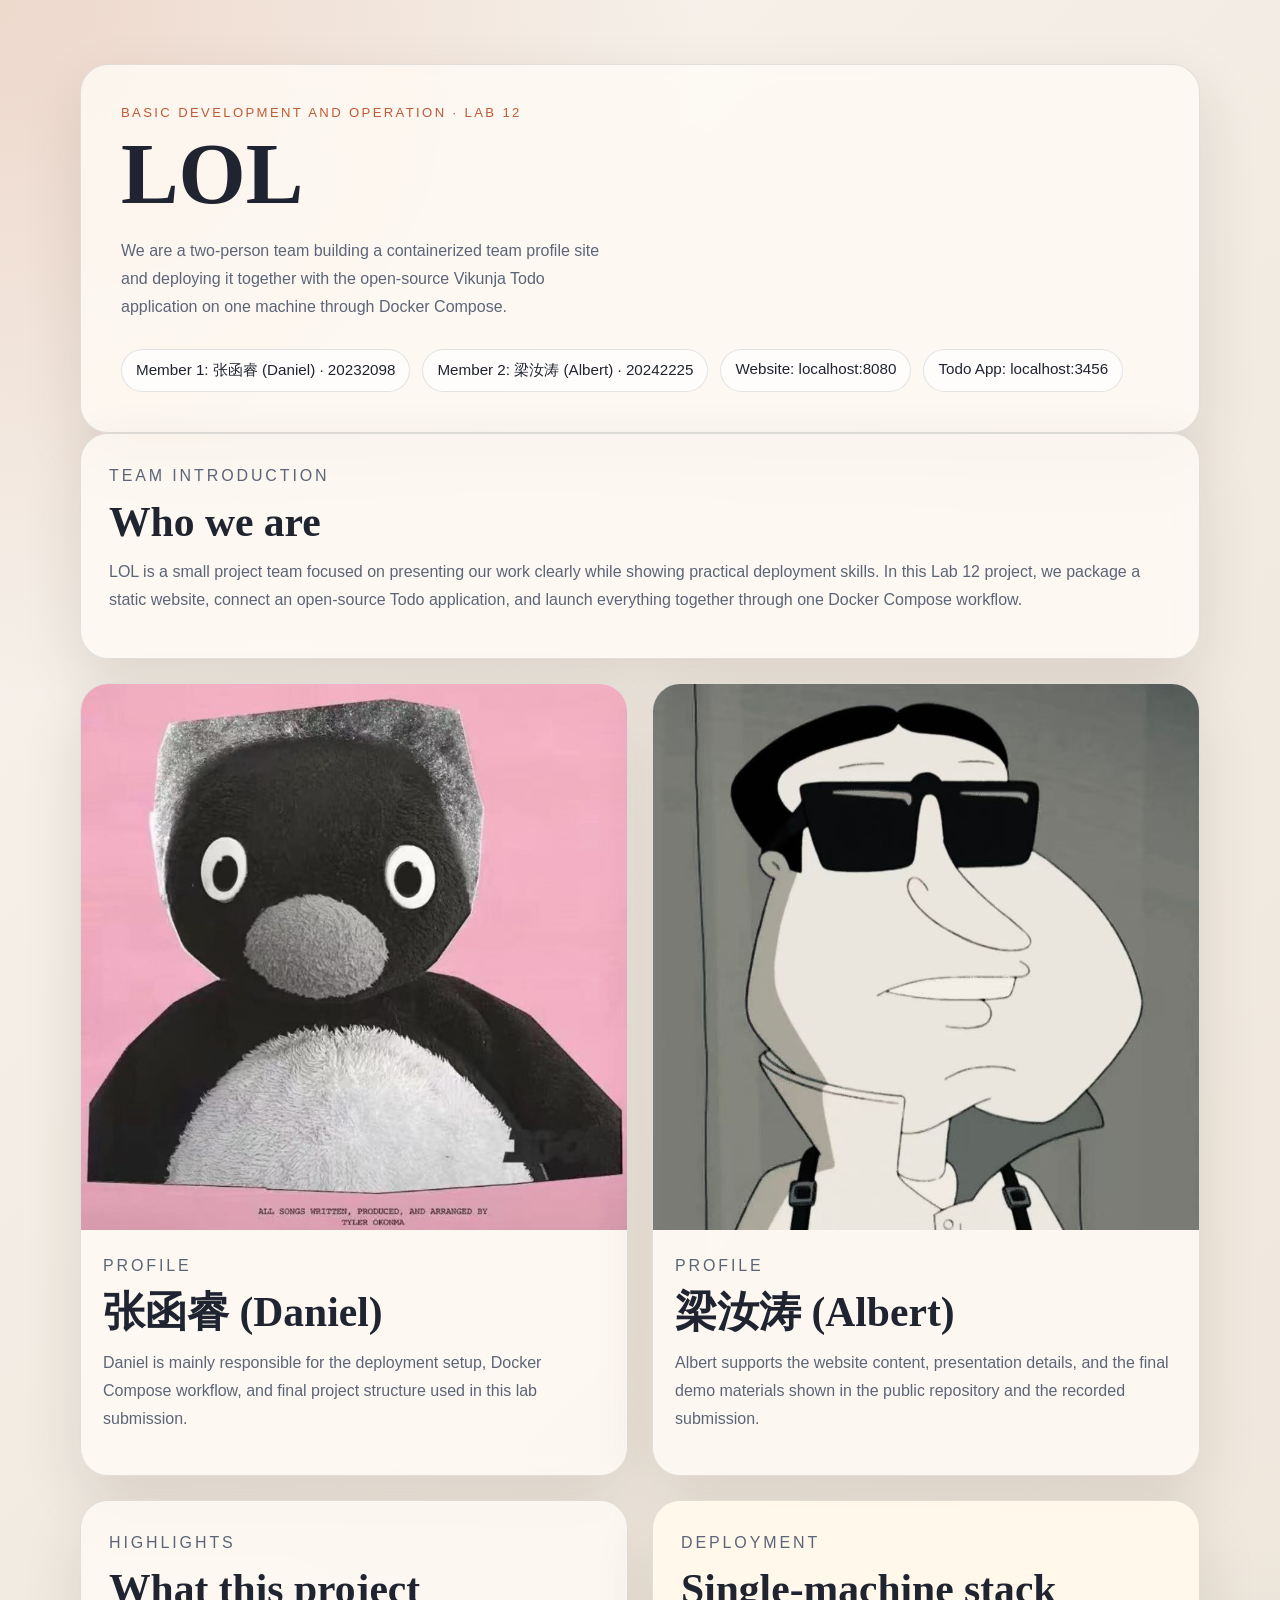
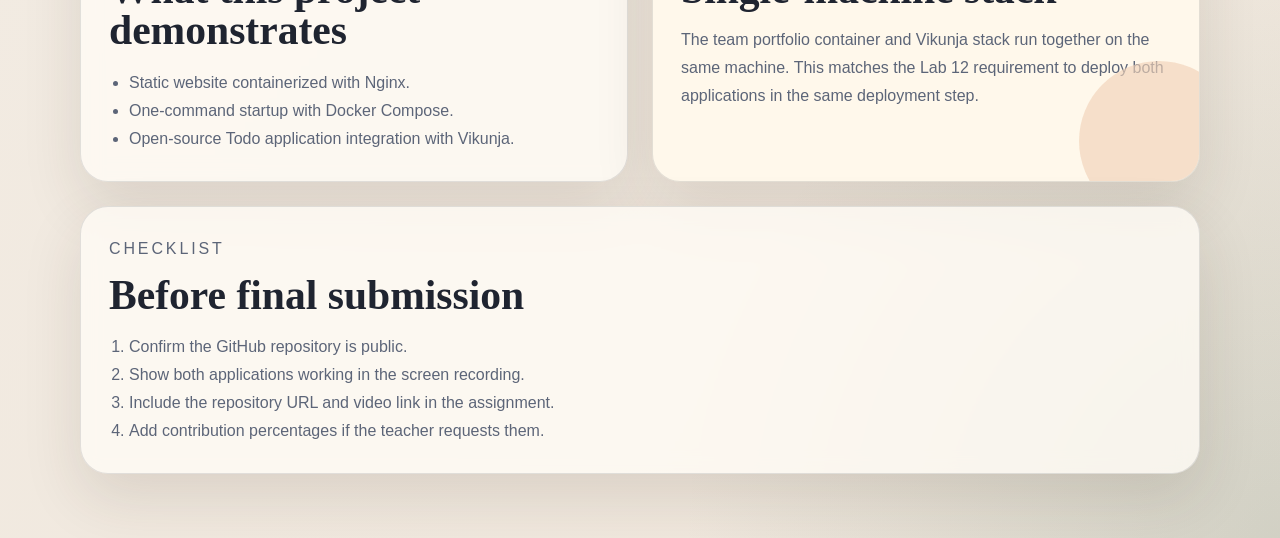
==== site/index.html @ df3b9f2f "feat: add lab12 final project" ====
<!DOCTYPE html>
<html lang="en">
  <head>
    <meta charset="UTF-8" />
    <meta name="viewport" content="width=device-width, initial-scale=1.0" />
    <title>LOL Team Portfolio</title>
    <link rel="stylesheet" href="./styles.css" />
  </head>
  <body>
    <div class="page-shell">
      <header class="hero">
        <div class="hero-copy">
          <p class="eyebrow">Basic Development and Operation · Lab 12</p>
          <h1>LOL</h1>
          <p class="lede">
            We are a two-person team building a containerized team profile site
            and deploying it together with the open-source Vikunja Todo
            application on one machine through Docker Compose.
          </p>
          <div class="hero-meta">
            <span>Member 1: 张函睿 (Daniel) · 20232098</span>
            <span>Member 2: 梁汝涛 (Albert) · 20242225</span>
            <span>Website: localhost:8080</span>
            <span>Todo App: localhost:3456</span>
          </div>
        </div>
      </header>

      <main>
        <section class="panel">
          <p class="section-label">Team Introduction</p>
          <h2>Who we are</h2>
          <p>
            LOL is a small project team focused on presenting our work clearly
            while showing practical deployment skills. In this Lab 12 project, we
            package a static website, connect an open-source Todo application,
            and launch everything together through one Docker Compose workflow.
          </p>
        </section>

        <section class="member-grid">
          <article class="member-card">
            <img
              src="./assets/daniel-zhang.jpg"
              alt="Photo of Zhang Hanrui Daniel"
              class="member-photo"
            />
            <div class="member-copy">
              <p class="section-label">Profile</p>
              <h2>张函睿 (Daniel)</h2>
              <p>
                Daniel is mainly responsible for the deployment setup, Docker
                Compose workflow, and final project structure used in this lab
                submission.
              </p>
            </div>
          </article>

          <article class="member-card">
            <img
              src="./assets/liang-rutao.jpg"
              alt="Photo of Liang Rutao"
              class="member-photo"
            />
            <div class="member-copy">
              <p class="section-label">Profile</p>
              <h2>梁汝涛 (Albert)</h2>
              <p>
                Albert supports the website content, presentation details, and
                the final demo materials shown in the public repository and the
                recorded submission.
              </p>
            </div>
          </article>
        </section>

        <section class="grid">
          <article class="panel">
            <p class="section-label">Highlights</p>
            <h2>What this project demonstrates</h2>
            <ul>
              <li>Static website containerized with Nginx.</li>
              <li>One-command startup with Docker Compose.</li>
              <li>Open-source Todo application integration with Vikunja.</li>
            </ul>
          </article>

          <article class="panel accent">
            <p class="section-label">Deployment</p>
            <h2>Single-machine stack</h2>
            <p>
              The team portfolio container and Vikunja stack run together on the
              same machine. This matches the Lab 12 requirement to deploy both
              applications in the same deployment step.
            </p>
          </article>
        </section>

        <section class="panel roadmap">
          <p class="section-label">Checklist</p>
          <h2>Before final submission</h2>
          <ol>
            <li>Confirm the GitHub repository is public.</li>
            <li>Show both applications working in the screen recording.</li>
            <li>Include the repository URL and video link in the assignment.</li>
            <li>Add contribution percentages if the teacher requests them.</li>
          </ol>
        </section>
      </main>
    </div>
  </body>
</html>
---- site/styles.css ----
:root {
  --bg: #f4efe6;
  --panel: rgba(255, 252, 246, 0.8);
  --panel-strong: rgba(255, 248, 235, 0.98);
  --ink: #1f2430;
  --muted: #5c6578;
  --line: rgba(31, 36, 48, 0.12);
  --accent: #bf5b36;
  --accent-soft: #f1d3b9;
  --shadow: 0 24px 60px rgba(54, 42, 27, 0.12);
}

* {
  box-sizing: border-box;
}

body {
  margin: 0;
  min-height: 100vh;
  font-family: "Avenir Next", "Segoe UI", sans-serif;
  color: var(--ink);
  background:
    radial-gradient(circle at top left, rgba(191, 91, 54, 0.18), transparent 28%),
    radial-gradient(circle at bottom right, rgba(76, 110, 92, 0.18), transparent 24%),
    linear-gradient(135deg, #f8f4ee 0%, #f2ebe2 45%, #efe6db 100%);
}

.page-shell {
  width: min(1120px, calc(100% - 32px));
  margin: 0 auto;
  padding: 40px 0 64px;
}

.hero,
.grid,
.roadmap,
.member-grid {
  margin-top: 24px;
}

.hero {
  display: block;
}

.hero-copy,
.panel,
.member-card {
  border: 1px solid var(--line);
  border-radius: 28px;
  background: var(--panel);
  box-shadow: var(--shadow);
  backdrop-filter: blur(10px);
}

.hero-copy {
  padding: 40px;
}

.eyebrow,
.section-label {
  margin: 0 0 12px;
  font-size: 0.82rem;
  letter-spacing: 0.18em;
  text-transform: uppercase;
  color: var(--accent);
}

h1,
h2 {
  margin: 0;
  font-family: "Iowan Old Style", "Georgia", serif;
  line-height: 0.98;
}

h1 {
  font-size: clamp(3rem, 7vw, 5.4rem);
  max-width: 10ch;
}

h2 {
  font-size: clamp(1.8rem, 4vw, 2.6rem);
}

.lede,
.panel p,
li,
.member-card p {
  font-size: 1rem;
  line-height: 1.75;
  color: var(--muted);
}

.lede {
  max-width: 56ch;
  margin: 20px 0 28px;
}

.hero-meta {
  display: flex;
  flex-wrap: wrap;
  gap: 12px;
}

.hero-meta span {
  padding: 10px 14px;
  border-radius: 999px;
  background: rgba(255, 255, 255, 0.72);
  border: 1px solid var(--line);
  font-size: 0.95rem;
}

.member-grid {
  display: grid;
  grid-template-columns: repeat(2, minmax(0, 1fr));
  gap: 24px;
}

.member-card {
  overflow: hidden;
}

.member-photo {
  display: block;
  width: 100%;
  aspect-ratio: 1 / 1;
  object-fit: cover;
  background: #ece3d8;
}

.member-copy {
  padding: 22px 22px 26px;
}

.panel {
  padding: 28px;
}

.grid {
  display: grid;
  grid-template-columns: repeat(2, minmax(0, 1fr));
  gap: 24px;
}

.accent {
  background: var(--panel-strong);
  position: relative;
  overflow: hidden;
}

.accent::after {
  content: "";
  position: absolute;
  inset: auto -40px -40px auto;
  width: 160px;
  height: 160px;
  border-radius: 50%;
  background: var(--accent-soft);
  opacity: 0.65;
}

ul,
ol {
  margin: 18px 0 0;
  padding-left: 20px;
}

@media (max-width: 860px) {
  .grid,
  .member-grid {
    grid-template-columns: 1fr;
  }

  .hero-copy,
  .member-card,
  .panel {
    padding: 24px;
  }

  .page-shell {
    width: min(100% - 20px, 1120px);
    padding-top: 20px;
  }

  .member-photo {
    aspect-ratio: 4 / 3;
  }
}
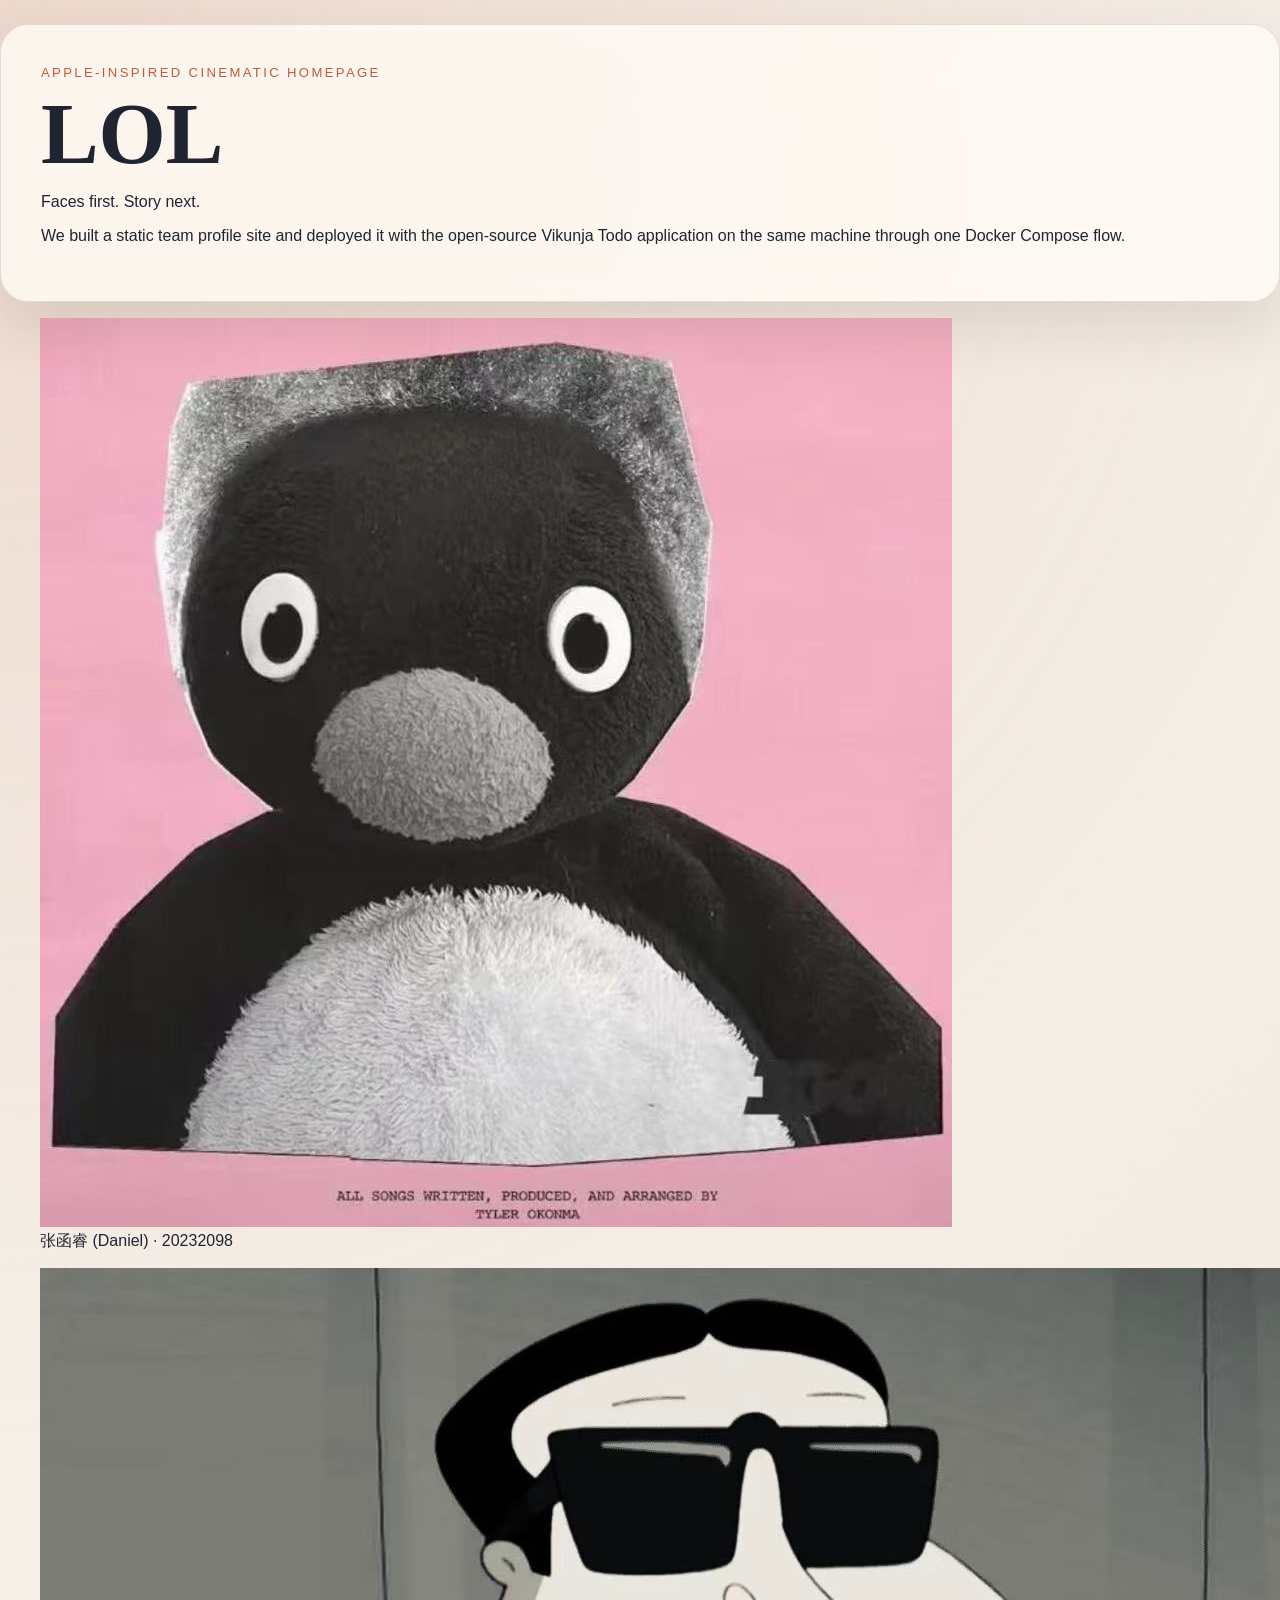
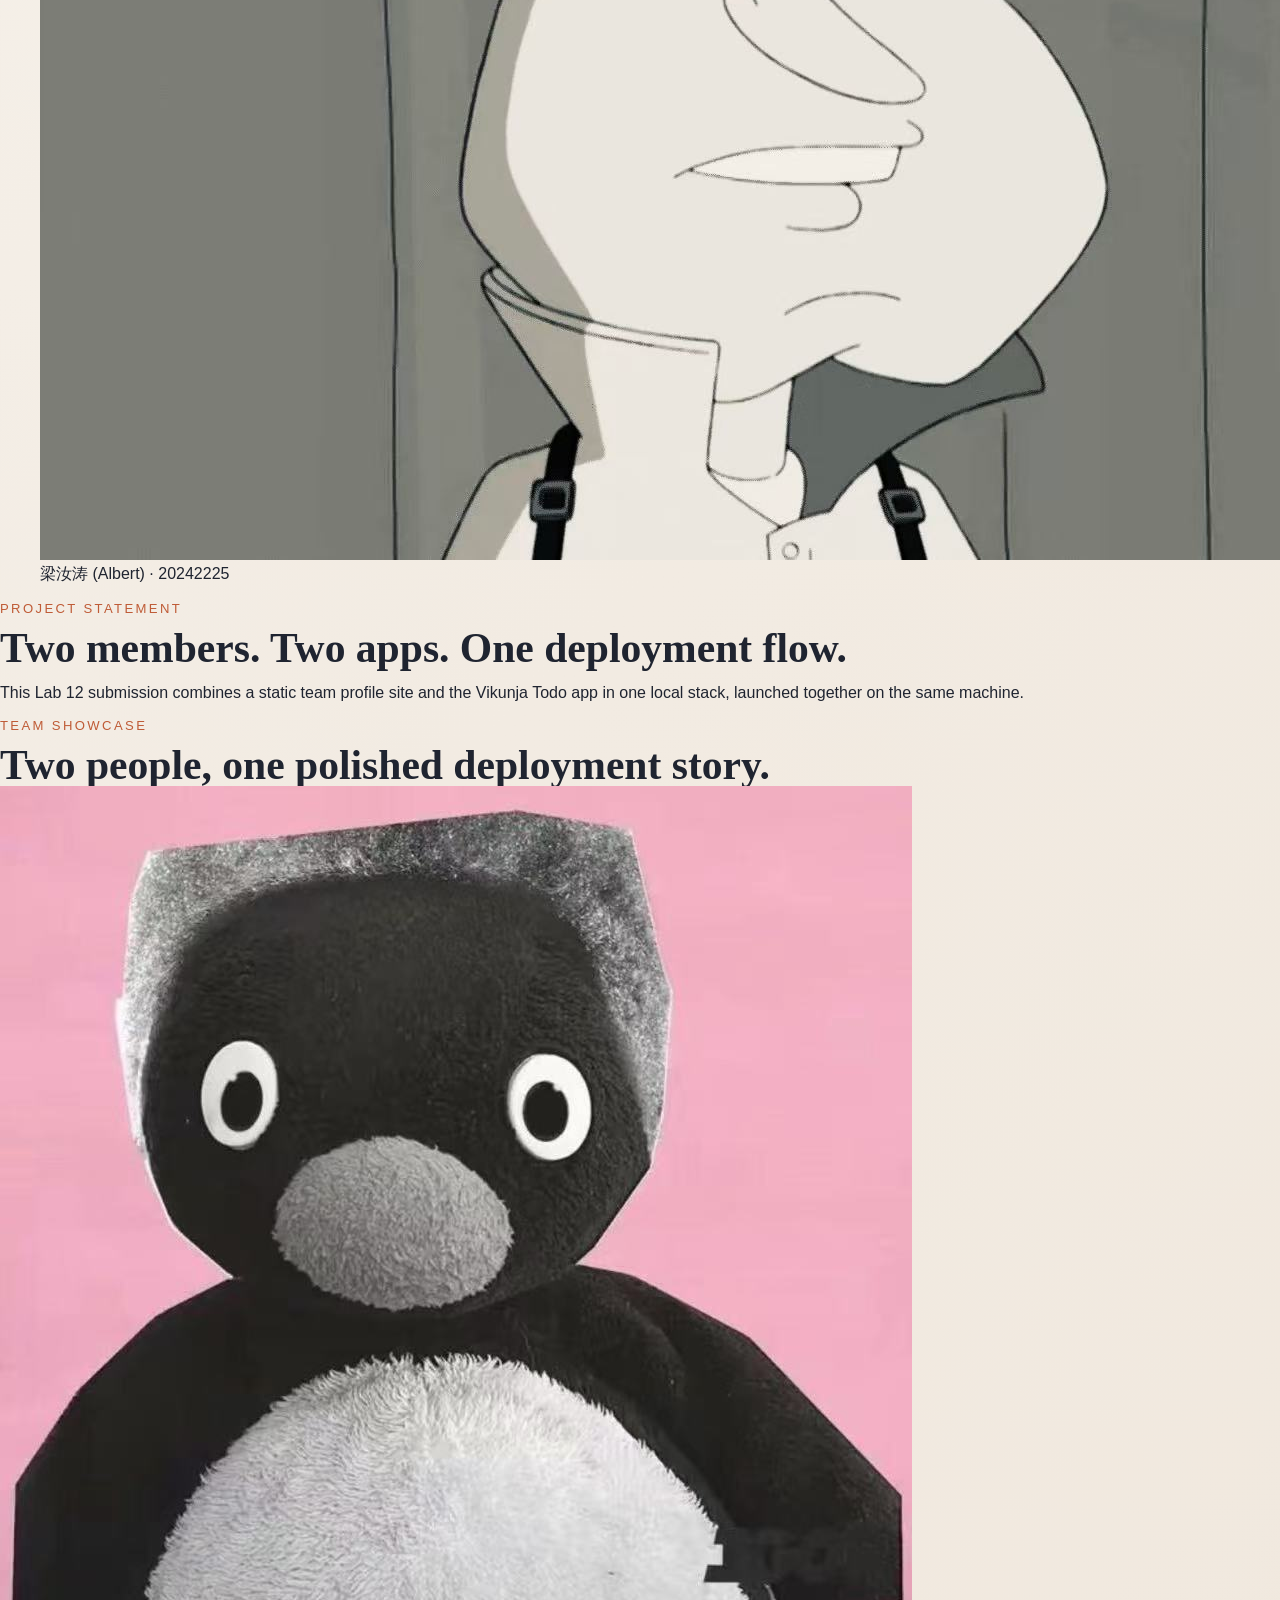
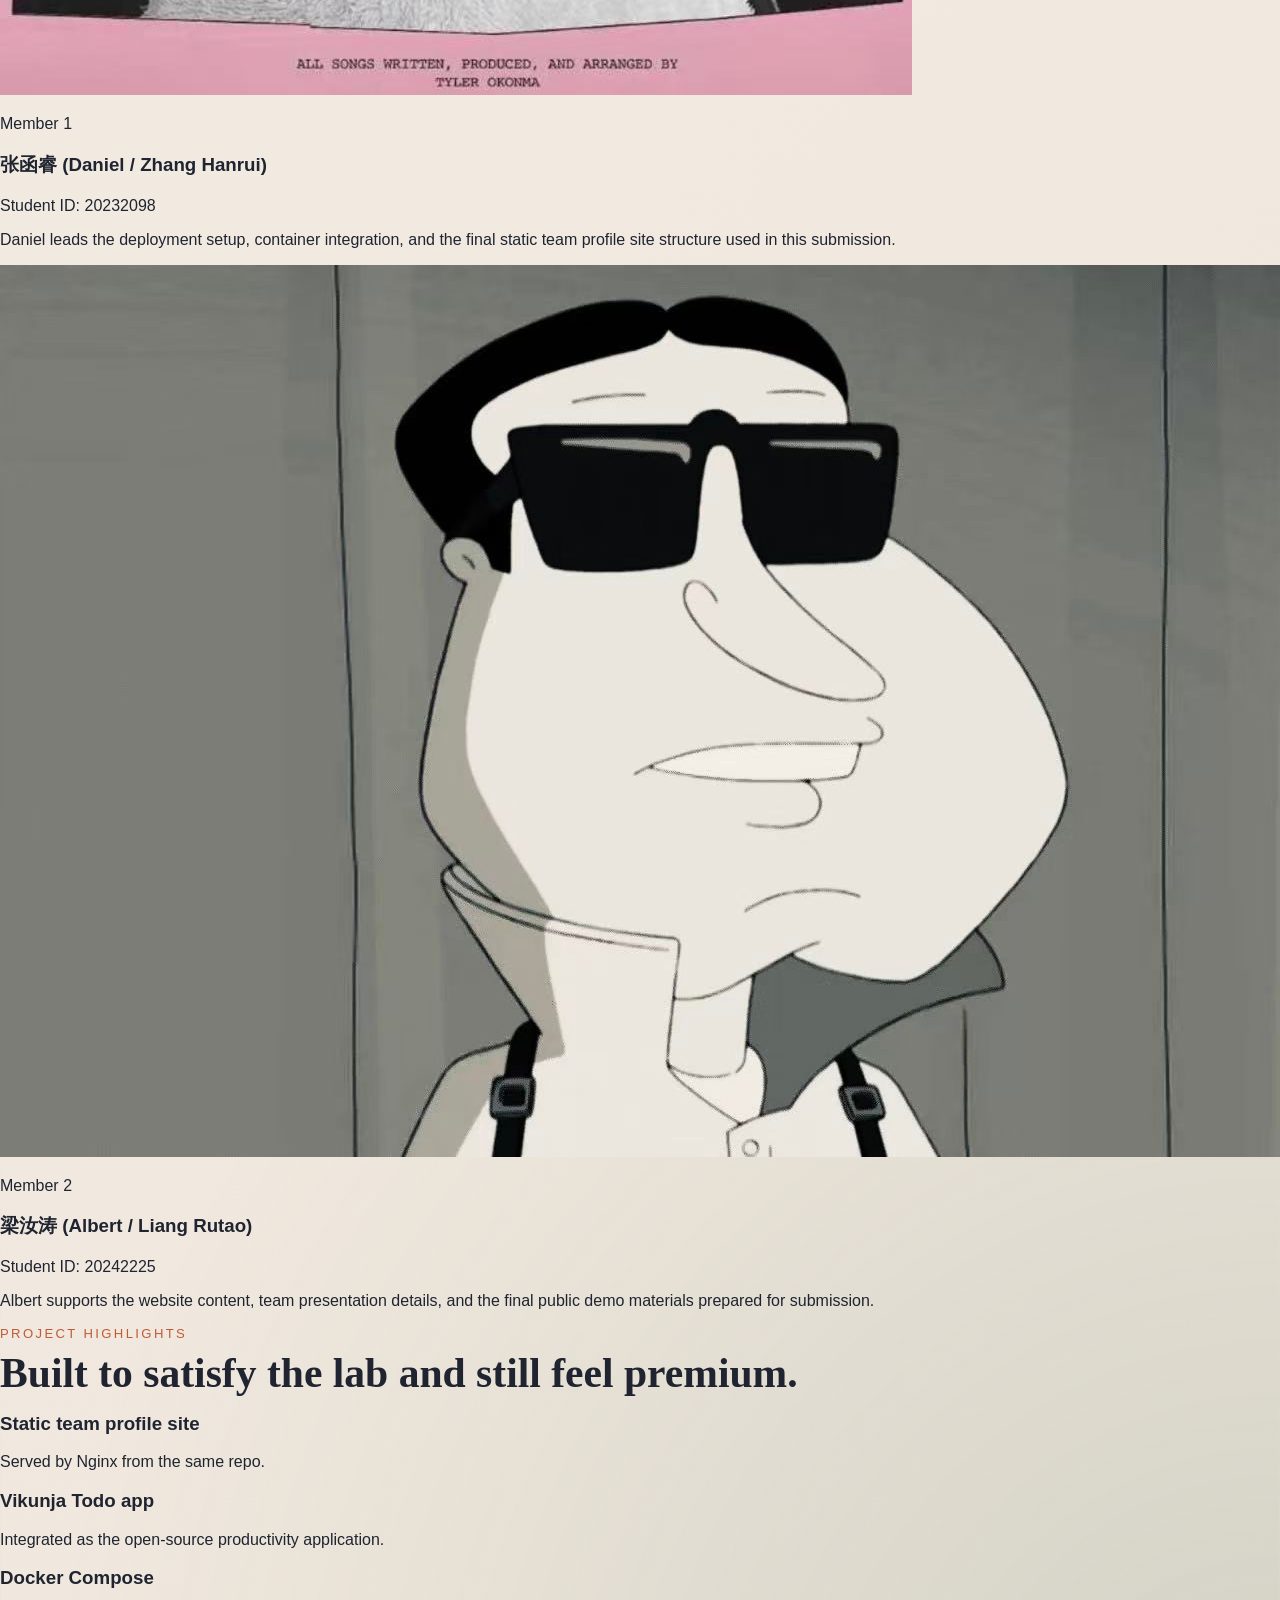
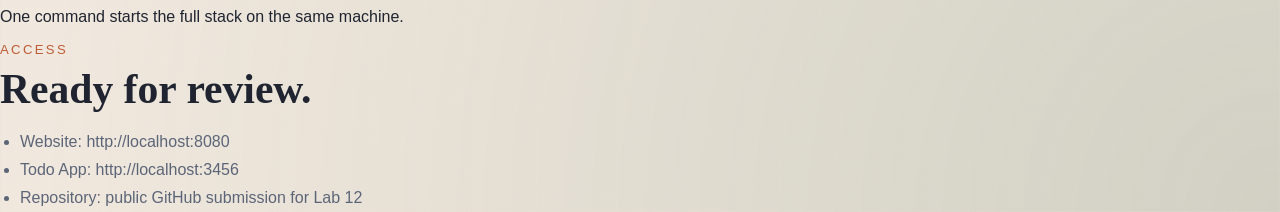
==== commit d3ae20a5: "feat: rebuild homepage structure for cinematic redesign" ====
--- a/site/index.html
+++ b/site/index.html
@@ -4,109 +4,148 @@
     <meta charset="UTF-8" />
     <meta name="viewport" content="width=device-width, initial-scale=1.0" />
     <title>LOL Team Portfolio</title>
+    <meta
+      name="description"
+      content="Apple-inspired cinematic homepage for the LOL team Lab 12 final project."
+    />
     <link rel="stylesheet" href="./styles.css" />
+    <script src="./main.js" defer></script>
   </head>
   <body>
-    <div class="page-shell">
-      <header class="hero">
+    <main class="site-shell">
+      <section class="hero" data-section="hero">
         <div class="hero-copy">
-          <p class="eyebrow">Basic Development and Operation · Lab 12</p>
-          <h1>LOL</h1>
-          <p class="lede">
-            We are a two-person team building a containerized team profile site
-            and deploying it together with the open-source Vikunja Todo
-            application on one machine through Docker Compose.
+          <p class="eyebrow">Apple-inspired cinematic homepage</p>
+          <h1 class="hero-title" data-animate="hero-title">LOL</h1>
+          <p class="hero-statement" data-animate="hero-copy">
+            Faces first. Story next.
           </p>
-          <div class="hero-meta">
-            <span>Member 1: 张函睿 (Daniel) · 20232098</span>
-            <span>Member 2: 梁汝涛 (Albert) · 20242225</span>
-            <span>Website: localhost:8080</span>
-            <span>Todo App: localhost:3456</span>
-          </div>
+          <p class="hero-lede" data-animate="hero-copy">
+            We built a static team profile site and deployed it with the
+            open-source Vikunja Todo application on the same machine through
+            one Docker Compose flow.
+          </p>
         </div>
-      </header>
 
-      <main>
-        <section class="panel">
-          <p class="section-label">Team Introduction</p>
-          <h2>Who we are</h2>
-          <p>
-            LOL is a small project team focused on presenting our work clearly
-            while showing practical deployment skills. In this Lab 12 project, we
-            package a static website, connect an open-source Todo application,
-            and launch everything together through one Docker Compose workflow.
-          </p>
-        </section>
-
-        <section class="member-grid">
-          <article class="member-card">
+        <div class="hero-portraits" data-animate="hero-visual">
+          <figure class="portrait portrait-daniel">
             <img
               src="./assets/daniel-zhang.jpg"
               alt="Photo of Zhang Hanrui Daniel"
-              class="member-photo"
             />
-            <div class="member-copy">
-              <p class="section-label">Profile</p>
-              <h2>张函睿 (Daniel)</h2>
+            <figcaption>张函睿 (Daniel) · 20232098</figcaption>
+          </figure>
+
+          <figure class="portrait portrait-albert">
+            <img
+              src="./assets/liang-rutao.jpg"
+              alt="Photo of Liang Rutao Albert"
+            />
+            <figcaption>梁汝涛 (Albert) · 20242225</figcaption>
+          </figure>
+        </div>
+      </section>
+
+      <section
+        class="project-statement reveal"
+        data-section="project-statement"
+        data-reveal
+      >
+        <p class="section-label">Project Statement</p>
+        <h2>Two members. Two apps. One deployment flow.</h2>
+        <p>
+          This Lab 12 submission combines a static team profile site and the
+          Vikunja Todo app in one local stack, launched together on the same
+          machine.
+        </p>
+      </section>
+
+      <section class="team-showcase" data-section="team-showcase">
+        <div class="team-showcase-intro reveal" data-reveal>
+          <p class="section-label">Team Showcase</p>
+          <h2>Two people, one polished deployment story.</h2>
+        </div>
+
+        <div class="team-stage">
+          <article class="member-spotlight reveal" data-reveal>
+            <div class="member-visual">
+              <img
+                src="./assets/daniel-zhang.jpg"
+                alt="Photo of Zhang Hanrui Daniel"
+              />
+            </div>
+            <div class="member-details">
+              <p class="member-label">Member 1</p>
+              <h3>张函睿 <span>(Daniel / Zhang Hanrui)</span></h3>
+              <p class="member-id">Student ID: 20232098</p>
               <p>
-                Daniel is mainly responsible for the deployment setup, Docker
-                Compose workflow, and final project structure used in this lab
+                Daniel leads the deployment setup, container integration, and
+                the final static team profile site structure used in this
                 submission.
               </p>
             </div>
           </article>
 
-          <article class="member-card">
-            <img
-              src="./assets/liang-rutao.jpg"
-              alt="Photo of Liang Rutao"
-              class="member-photo"
-            />
-            <div class="member-copy">
-              <p class="section-label">Profile</p>
-              <h2>梁汝涛 (Albert)</h2>
+          <article class="member-spotlight reveal" data-reveal>
+            <div class="member-visual">
+              <img
+                src="./assets/liang-rutao.jpg"
+                alt="Photo of Liang Rutao Albert"
+              />
+            </div>
+            <div class="member-details">
+              <p class="member-label">Member 2</p>
+              <h3>梁汝涛 <span>(Albert / Liang Rutao)</span></h3>
+              <p class="member-id">Student ID: 20242225</p>
               <p>
-                Albert supports the website content, presentation details, and
-                the final demo materials shown in the public repository and the
-                recorded submission.
+                Albert supports the website content, team presentation details,
+                and the final public demo materials prepared for submission.
               </p>
             </div>
           </article>
-        </section>
+        </div>
+      </section>
 
-        <section class="grid">
-          <article class="panel">
-            <p class="section-label">Highlights</p>
-            <h2>What this project demonstrates</h2>
-            <ul>
-              <li>Static website containerized with Nginx.</li>
-              <li>One-command startup with Docker Compose.</li>
-              <li>Open-source Todo application integration with Vikunja.</li>
-            </ul>
+      <section
+        class="project-highlights reveal"
+        data-section="project-highlights"
+        data-reveal
+      >
+        <p class="section-label">Project Highlights</p>
+        <h2>Built to satisfy the lab and still feel premium.</h2>
+
+        <div class="highlight-grid">
+          <article class="highlight-card">
+            <h3>Static team profile site</h3>
+            <p>Served by Nginx from the same repo.</p>
           </article>
 
-          <article class="panel accent">
-            <p class="section-label">Deployment</p>
-            <h2>Single-machine stack</h2>
-            <p>
-              The team portfolio container and Vikunja stack run together on the
-              same machine. This matches the Lab 12 requirement to deploy both
-              applications in the same deployment step.
-            </p>
+          <article class="highlight-card">
+            <h3>Vikunja Todo app</h3>
+            <p>Integrated as the open-source productivity application.</p>
           </article>
-        </section>
 
-        <section class="panel roadmap">
-          <p class="section-label">Checklist</p>
-          <h2>Before final submission</h2>
-          <ol>
-            <li>Confirm the GitHub repository is public.</li>
-            <li>Show both applications working in the screen recording.</li>
-            <li>Include the repository URL and video link in the assignment.</li>
-            <li>Add contribution percentages if the teacher requests them.</li>
-          </ol>
-        </section>
-      </main>
-    </div>
+          <article class="highlight-card">
+            <h3>Docker Compose</h3>
+            <p>One command starts the full stack on the same machine.</p>
+          </article>
+        </div>
+      </section>
+
+      <section
+        class="access-footer reveal"
+        data-section="access-footer"
+        data-reveal
+      >
+        <p class="section-label">Access</p>
+        <h2>Ready for review.</h2>
+
+        <ul class="access-list">
+          <li>Website: http://localhost:8080</li>
+          <li>Todo App: http://localhost:3456</li>
+          <li>Repository: public GitHub submission for Lab 12</li>
+        </ul>
+      </section>
+    </main>
   </body>
 </html>
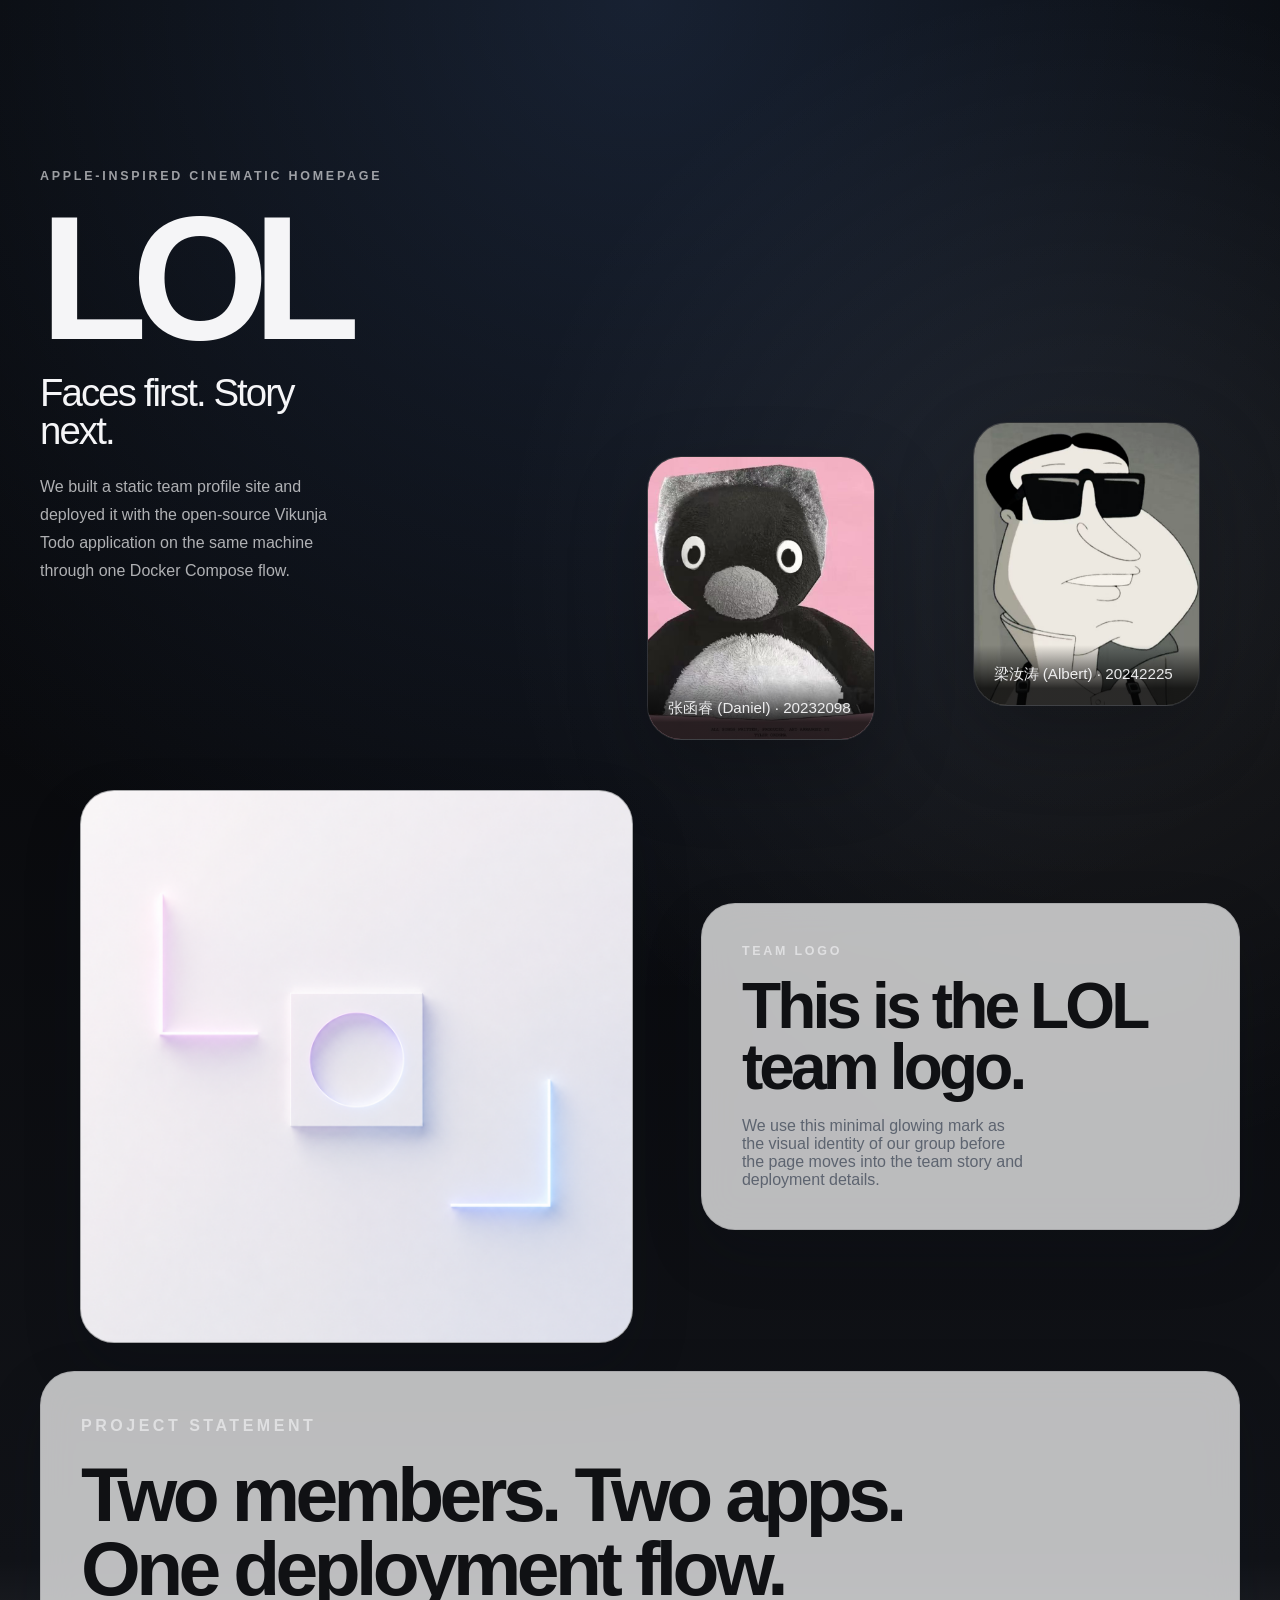
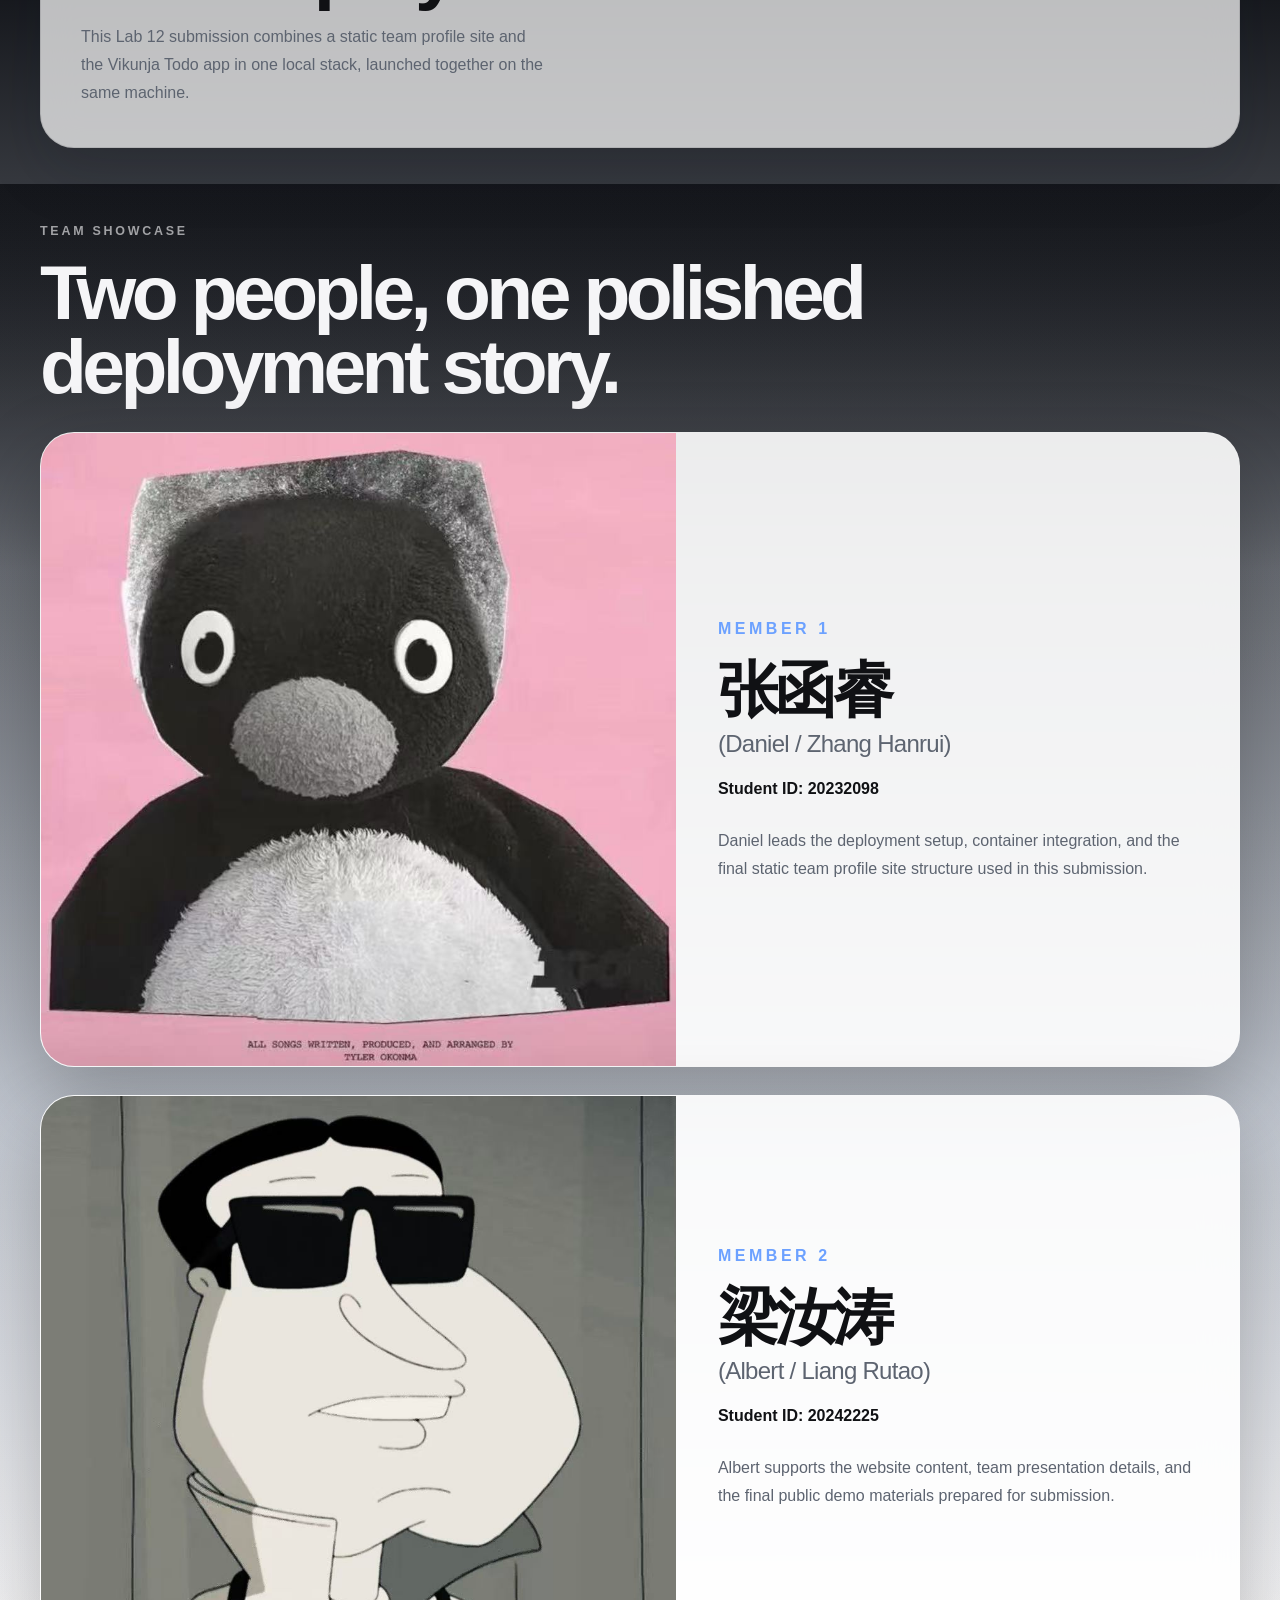
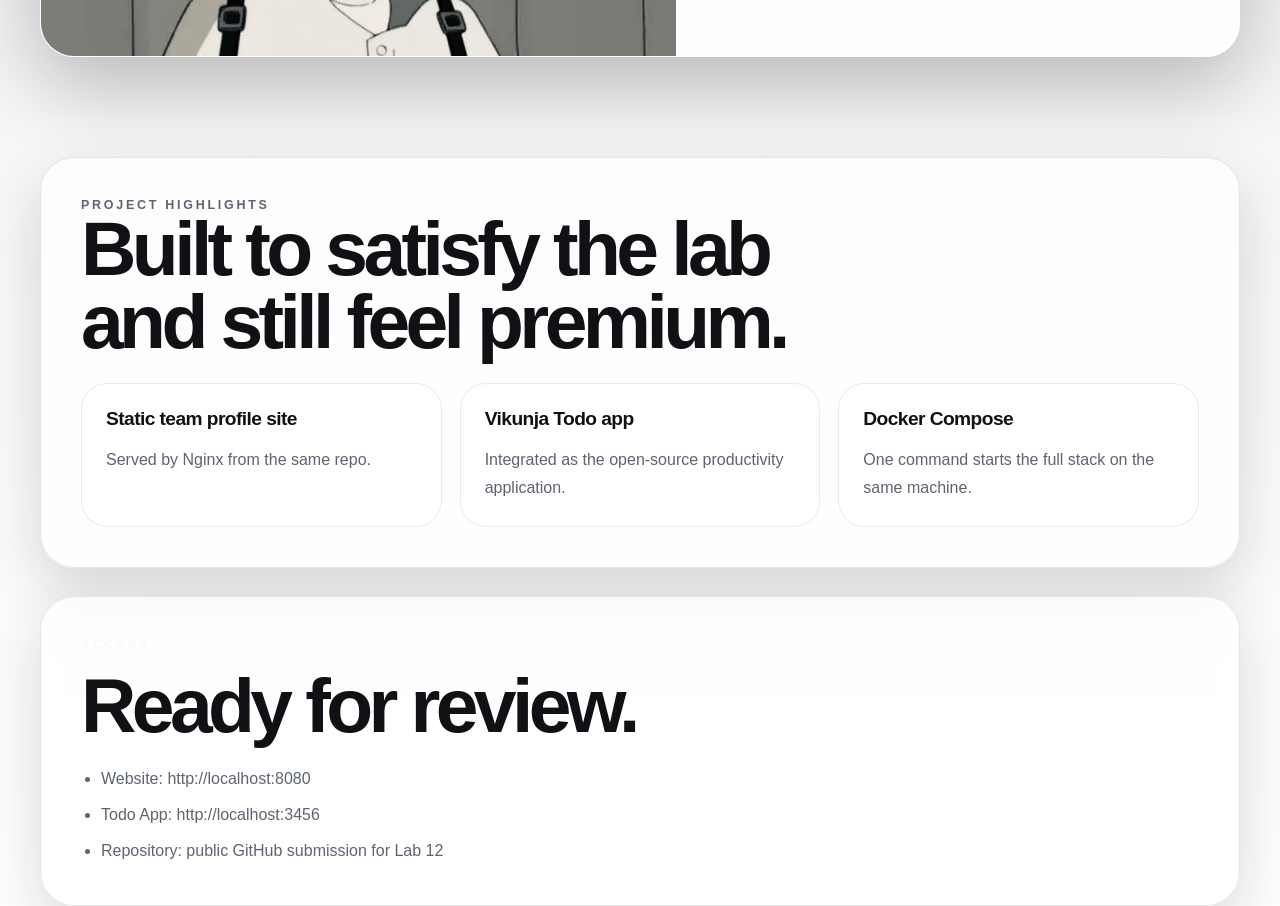
==== commit 1efd77fb: "feat: add team logo transition section" ====
--- a/site/index.html
+++ b/site/index.html
@@ -43,6 +43,28 @@
             />
             <figcaption>梁汝涛 (Albert) · 20242225</figcaption>
           </figure>
+        </div>
+      </section>
+
+      <section
+        class="team-transition reveal"
+        data-section="team-transition"
+        data-reveal
+      >
+        <figure class="transition-visual">
+          <img
+            src="./assets/team-transition-glow.png"
+            alt="The LOL team logo shown as a minimal glowing geometric mark."
+          />
+        </figure>
+        <div class="transition-copy">
+          <p class="section-label">Team Logo</p>
+          <h2>This is the LOL team logo.</h2>
+          <p>
+            We use this minimal glowing mark as the visual identity of our
+            group before the page moves into the team story and deployment
+            details.
+          </p>
         </div>
       </section>
 
--- a/site/styles.css
+++ b/site/styles.css
@@ -1,187 +1,520 @@
 :root {
-  --bg: #f4efe6;
-  --panel: rgba(255, 252, 246, 0.8);
-  --panel-strong: rgba(255, 248, 235, 0.98);
-  --ink: #1f2430;
-  --muted: #5c6578;
-  --line: rgba(31, 36, 48, 0.12);
-  --accent: #bf5b36;
-  --accent-soft: #f1d3b9;
-  --shadow: 0 24px 60px rgba(54, 42, 27, 0.12);
-}
-
-* {
+  --bg-dark: #050505;
+  --bg-dark-soft: #111318;
+  --bg-light: #f5f5f7;
+  --surface-light: rgba(255, 255, 255, 0.9);
+  --surface-dark: rgba(255, 255, 255, 0.06);
+  --text-primary: #f5f5f7;
+  --text-dark: #101114;
+  --text-muted: rgba(245, 245, 247, 0.7);
+  --text-muted-dark: #5d6470;
+  --line-dark: rgba(255, 255, 255, 0.1);
+  --line-light: rgba(16, 17, 20, 0.1);
+  --accent: #6ca1ff;
+  --shadow-soft: 0 30px 80px rgba(0, 0, 0, 0.24);
+  --shadow-card: 0 24px 60px rgba(11, 17, 28, 0.16);
+  --radius-xl: 34px;
+  --radius-lg: 26px;
+  --container: min(1200px, calc(100% - 40px));
+  --ease-premium: cubic-bezier(0.22, 1, 0.36, 1);
+}
+
+*,
+*::before,
+*::after {
   box-sizing: border-box;
+}
+
+html {
+  scroll-behavior: smooth;
 }
 
 body {
   margin: 0;
   min-height: 100vh;
-  font-family: "Avenir Next", "Segoe UI", sans-serif;
-  color: var(--ink);
+  font-family:
+    "SF Pro Display",
+    "SF Pro Text",
+    -apple-system,
+    BlinkMacSystemFont,
+    "Helvetica Neue",
+    Arial,
+    sans-serif;
+  color: var(--text-primary);
   background:
-    radial-gradient(circle at top left, rgba(191, 91, 54, 0.18), transparent 28%),
-    radial-gradient(circle at bottom right, rgba(76, 110, 92, 0.18), transparent 24%),
-    linear-gradient(135deg, #f8f4ee 0%, #f2ebe2 45%, #efe6db 100%);
-}
-
-.page-shell {
-  width: min(1120px, calc(100% - 32px));
+    radial-gradient(circle at top center, rgba(108, 161, 255, 0.18), transparent 24%),
+    radial-gradient(circle at 85% 14%, rgba(255, 255, 255, 0.08), transparent 16%),
+    linear-gradient(
+      180deg,
+      var(--bg-dark) 0%,
+      #090a0d 18%,
+      var(--bg-dark-soft) 38%,
+      #cfd5df 66%,
+      var(--bg-light) 78%,
+      #ffffff 100%
+    );
+}
+
+img {
+  display: block;
+  width: 100%;
+}
+
+.site-shell {
+  overflow: clip;
+}
+
+.hero,
+.team-transition,
+.project-statement,
+.team-showcase-intro,
+.project-highlights,
+.access-footer {
+  width: var(--container);
   margin: 0 auto;
-  padding: 40px 0 64px;
-}
-
-.hero,
-.grid,
-.roadmap,
-.member-grid {
-  margin-top: 24px;
 }
 
 .hero {
-  display: block;
-}
-
-.hero-copy,
-.panel,
-.member-card {
-  border: 1px solid var(--line);
-  border-radius: 28px;
-  background: var(--panel);
-  box-shadow: var(--shadow);
-  backdrop-filter: blur(10px);
+  min-height: clamp(720px, 84svh, 880px);
+  padding: 34px 0 28px;
+  display: grid;
+  grid-template-columns: minmax(0, 0.92fr) minmax(0, 1.08fr);
+  align-items: center;
+  gap: 28px;
 }
 
 .hero-copy {
-  padding: 40px;
+  align-self: center;
+  padding: 0 0 8px;
+}
+
+.eyebrow,
+.section-label,
+.member-label {
+  margin: 0 0 18px;
+  font-size: 0.78rem;
+  font-weight: 600;
+  letter-spacing: 0.22em;
+  text-transform: uppercase;
 }
 
 .eyebrow,
 .section-label {
-  margin: 0 0 12px;
-  font-size: 0.82rem;
-  letter-spacing: 0.18em;
-  text-transform: uppercase;
-  color: var(--accent);
-}
-
-h1,
-h2 {
+  color: rgba(245, 245, 247, 0.62);
+}
+
+.hero-title {
   margin: 0;
-  font-family: "Iowan Old Style", "Georgia", serif;
-  line-height: 0.98;
-}
-
-h1 {
-  font-size: clamp(3rem, 7vw, 5.4rem);
-  max-width: 10ch;
-}
-
-h2 {
-  font-size: clamp(1.8rem, 4vw, 2.6rem);
-}
-
-.lede,
-.panel p,
-li,
-.member-card p {
+  font-size: clamp(4.8rem, 16vw, 11rem);
+  line-height: 0.88;
+  letter-spacing: -0.09em;
+  text-wrap: balance;
+}
+
+.hero-statement {
+  max-width: 12ch;
+  margin: 18px 0 0;
+  font-size: clamp(1.6rem, 3vw, 2.5rem);
+  line-height: 1;
+  letter-spacing: -0.05em;
+}
+
+.hero-lede,
+.project-statement p,
+.member-details p,
+.highlight-card p,
+.access-list li {
   font-size: 1rem;
   line-height: 1.75;
-  color: var(--muted);
-}
-
-.lede {
-  max-width: 56ch;
-  margin: 20px 0 28px;
-}
-
-.hero-meta {
-  display: flex;
-  flex-wrap: wrap;
-  gap: 12px;
-}
-
-.hero-meta span {
-  padding: 10px 14px;
-  border-radius: 999px;
-  background: rgba(255, 255, 255, 0.72);
-  border: 1px solid var(--line);
-  font-size: 0.95rem;
-}
-
-.member-grid {
+}
+
+.hero-lede {
+  max-width: 34ch;
+  margin: 22px 0 0;
+  color: var(--text-muted);
+}
+
+.hero-portraits {
   display: grid;
   grid-template-columns: repeat(2, minmax(0, 1fr));
-  gap: 24px;
-}
-
-.member-card {
-  overflow: hidden;
-}
-
-.member-photo {
-  display: block;
-  width: 100%;
-  aspect-ratio: 1 / 1;
-  object-fit: cover;
-  background: #ece3d8;
-}
-
-.member-copy {
-  padding: 22px 22px 26px;
-}
-
-.panel {
-  padding: 28px;
-}
-
-.grid {
-  display: grid;
-  grid-template-columns: repeat(2, minmax(0, 1fr));
-  gap: 24px;
-}
-
-.accent {
-  background: var(--panel-strong);
+  gap: 18px;
+  align-items: end;
+  align-self: end;
+}
+
+.portrait {
   position: relative;
   overflow: hidden;
-}
-
-.accent::after {
-  content: "";
+  border: 1px solid var(--line-dark);
+  border-radius: var(--radius-xl);
+  background:
+    linear-gradient(180deg, rgba(255, 255, 255, 0.12), rgba(255, 255, 255, 0.03)),
+    #0d0f14;
+  box-shadow: var(--shadow-soft);
+}
+
+.portrait img {
+  aspect-ratio: 4 / 5;
+  object-fit: cover;
+  object-position: center;
+  filter: saturate(0.95) contrast(1.03);
+}
+
+.portrait figcaption {
   position: absolute;
-  inset: auto -40px -40px auto;
-  width: 160px;
-  height: 160px;
-  border-radius: 50%;
-  background: var(--accent-soft);
-  opacity: 0.65;
-}
-
-ul,
-ol {
+  inset: auto 0 0;
+  padding: 18px 20px 20px;
+  background: linear-gradient(180deg, transparent, rgba(5, 5, 5, 0.84) 72%);
+  font-size: 0.95rem;
+  line-height: 1.45;
+  color: rgba(245, 245, 247, 0.94);
+}
+
+.portrait-daniel {
+  transform: translateY(28px);
+}
+
+.portrait-albert {
+  transform: translateY(-6px);
+}
+
+.project-statement,
+.project-highlights,
+.access-footer {
+  border: 1px solid var(--line-light);
+  border-radius: var(--radius-xl);
+  background: rgba(255, 255, 255, 0.72);
+  color: var(--text-dark);
+  box-shadow: var(--shadow-card);
+  backdrop-filter: blur(18px);
+}
+
+.team-transition {
+  margin-top: 18px;
+  display: grid;
+  grid-template-columns: minmax(0, 1.08fr) minmax(320px, 0.92fr);
+  gap: 28px;
+  align-items: center;
+}
+
+.transition-visual,
+.transition-copy {
+  border: 1px solid var(--line-light);
+  border-radius: var(--radius-xl);
+  overflow: hidden;
+  background: rgba(255, 255, 255, 0.72);
+  color: var(--text-dark);
+  box-shadow: var(--shadow-card);
+  backdrop-filter: blur(18px);
+}
+
+.transition-visual {
+  min-height: 420px;
+}
+
+.transition-visual img {
+  height: 100%;
+  object-fit: cover;
+  object-position: center;
+}
+
+.transition-copy {
+  padding: 40px;
+}
+
+.transition-copy h2 {
+  margin: 0;
+  font-size: clamp(2.2rem, 5vw, 4.1rem);
+  font-weight: 650;
+  letter-spacing: -0.06em;
+  line-height: 0.96;
+  color: var(--text-dark);
+  text-wrap: balance;
+}
+
+.transition-copy p:last-child {
+  max-width: 32ch;
   margin: 18px 0 0;
+  color: var(--text-muted-dark);
+}
+
+.project-statement {
+  margin-top: 12px;
+  padding: 40px;
+}
+
+.project-statement h2,
+.team-showcase h2,
+.project-highlights h2,
+.access-footer h2,
+.member-details h3 {
+  margin: 0;
+  font-weight: 650;
+  letter-spacing: -0.06em;
+  line-height: 0.96;
+  text-wrap: balance;
+}
+
+.project-statement h2,
+.team-showcase h2,
+.project-highlights h2,
+.access-footer h2 {
+  font-size: clamp(2.4rem, 6vw, 5rem);
+}
+
+.project-statement p:last-child,
+.project-highlights p,
+.access-footer li {
+  margin-bottom: 0;
+  color: var(--text-muted-dark);
+}
+
+.project-statement p:last-child {
+  max-width: 52ch;
+  margin-top: 18px;
+}
+
+.team-showcase {
+  margin-top: 36px;
+  padding: 40px 0 72px;
+  background:
+    linear-gradient(180deg, rgba(255, 255, 255, 0.02), rgba(255, 255, 255, 0.04)),
+    linear-gradient(180deg, #101217 0%, rgba(16, 18, 23, 0.18) 25%, transparent 100%);
+}
+
+.team-showcase-intro {
+  margin-bottom: 28px;
+}
+
+.team-stage {
+  width: var(--container);
+  margin: 0 auto;
+  display: grid;
+  gap: 28px;
+}
+
+.member-spotlight {
+  position: sticky;
+  top: 24px;
+  display: grid;
+  grid-template-columns: minmax(0, 1.06fr) minmax(0, 0.94fr);
+  overflow: hidden;
+  border: 1px solid rgba(255, 255, 255, 0.08);
+  border-radius: var(--radius-xl);
+  background: var(--surface-light);
+  color: var(--text-dark);
+  box-shadow: var(--shadow-soft);
+  backdrop-filter: blur(18px);
+}
+
+.member-visual {
+  min-height: 560px;
+  background:
+    linear-gradient(180deg, rgba(16, 17, 20, 0.12), rgba(16, 17, 20, 0.02)),
+    #dadfe8;
+}
+
+.member-visual img {
+  height: 100%;
+  object-fit: cover;
+}
+
+.member-details {
+  display: flex;
+  flex-direction: column;
+  justify-content: center;
+  padding: 42px;
+}
+
+.member-label {
+  color: var(--accent);
+}
+
+.member-details h3 {
+  font-size: clamp(2.3rem, 4.8vw, 4.5rem);
+}
+
+.member-details h3 span {
+  display: block;
+  margin-top: 12px;
+  font-size: clamp(1.1rem, 2.2vw, 1.5rem);
+  font-weight: 500;
+  letter-spacing: -0.03em;
+  color: var(--text-muted-dark);
+}
+
+.member-id {
+  margin: 20px 0 8px;
+  color: var(--text-dark);
+  font-weight: 600;
+}
+
+.member-details p:last-child {
+  margin-bottom: 0;
+  color: var(--text-muted-dark);
+}
+
+.project-highlights,
+.access-footer {
+  margin-top: 28px;
+  padding: 40px;
+}
+
+.highlight-grid {
+  margin-top: 24px;
+  display: grid;
+  grid-template-columns: repeat(3, minmax(0, 1fr));
+  gap: 18px;
+}
+
+.highlight-card {
+  padding: 24px;
+  border: 1px solid rgba(16, 17, 20, 0.08);
+  border-radius: var(--radius-lg);
+  background: rgba(255, 255, 255, 0.76);
+}
+
+.highlight-card h3 {
+  margin: 0 0 10px;
+  font-size: 1.2rem;
+  letter-spacing: -0.03em;
+}
+
+.access-list {
+  margin: 22px 0 0;
   padding-left: 20px;
 }
 
+.access-list li + li {
+  margin-top: 8px;
+}
+
+[data-animate] {
+  opacity: 0;
+  transform: translateY(24px) scale(0.985);
+  transition:
+    opacity 900ms var(--ease-premium),
+    transform 900ms var(--ease-premium);
+}
+
+.hero-ready [data-animate].is-visible {
+  opacity: 1;
+  transform: translateY(0) scale(1);
+}
+
+.reveal {
+  opacity: 0;
+  transform: translateY(32px);
+  transition:
+    opacity 760ms var(--ease-premium),
+    transform 760ms var(--ease-premium);
+}
+
+.reveal.is-visible {
+  opacity: 1;
+  transform: translateY(0);
+}
+
+a,
+button {
+  transition:
+    transform 220ms var(--ease-premium),
+    opacity 220ms var(--ease-premium),
+    box-shadow 220ms var(--ease-premium);
+}
+
+@media (max-width: 1080px) {
+  .hero {
+    grid-template-columns: 1fr;
+    gap: 24px;
+    min-height: auto;
+    padding-top: 30px;
+  }
+
+  .team-transition {
+    grid-template-columns: 1fr;
+  }
+
+  .hero-copy {
+    max-width: 760px;
+  }
+
+  .member-spotlight {
+    grid-template-columns: 1fr;
+  }
+
+  .member-visual {
+    min-height: 420px;
+  }
+
+  .highlight-grid {
+    grid-template-columns: 1fr;
+  }
+}
+
 @media (max-width: 860px) {
-  .grid,
-  .member-grid {
+  .hero,
+  .team-transition,
+  .project-statement,
+  .team-showcase-intro,
+  .project-highlights,
+  .access-footer,
+  .team-stage {
+    width: min(100% - 24px, 1200px);
+  }
+
+  .hero {
+    min-height: auto;
+    padding-bottom: 30px;
+  }
+
+  .hero-portraits {
     grid-template-columns: 1fr;
   }
 
-  .hero-copy,
-  .member-card,
-  .panel {
-    padding: 24px;
-  }
-
-  .page-shell {
-    width: min(100% - 20px, 1120px);
-    padding-top: 20px;
-  }
-
-  .member-photo {
-    aspect-ratio: 4 / 3;
-  }
-}
+  .portrait-daniel,
+  .portrait-albert {
+    transform: none;
+  }
+
+  .project-statement,
+  .project-highlights,
+  .access-footer {
+    padding: 28px;
+  }
+
+  .team-showcase {
+    padding-bottom: 48px;
+  }
+
+  .member-spotlight {
+    position: static;
+  }
+
+  .member-visual {
+    min-height: auto;
+  }
+
+  .member-details {
+    padding: 28px;
+  }
+}
+
+@media (prefers-reduced-motion: reduce) {
+  html {
+    scroll-behavior: auto;
+  }
+
+  *,
+  *::before,
+  *::after {
+    animation: none !important;
+    transition: none !important;
+  }
+
+  [data-animate],
+  .reveal {
+    opacity: 1;
+    transform: none;
+  }
+}
